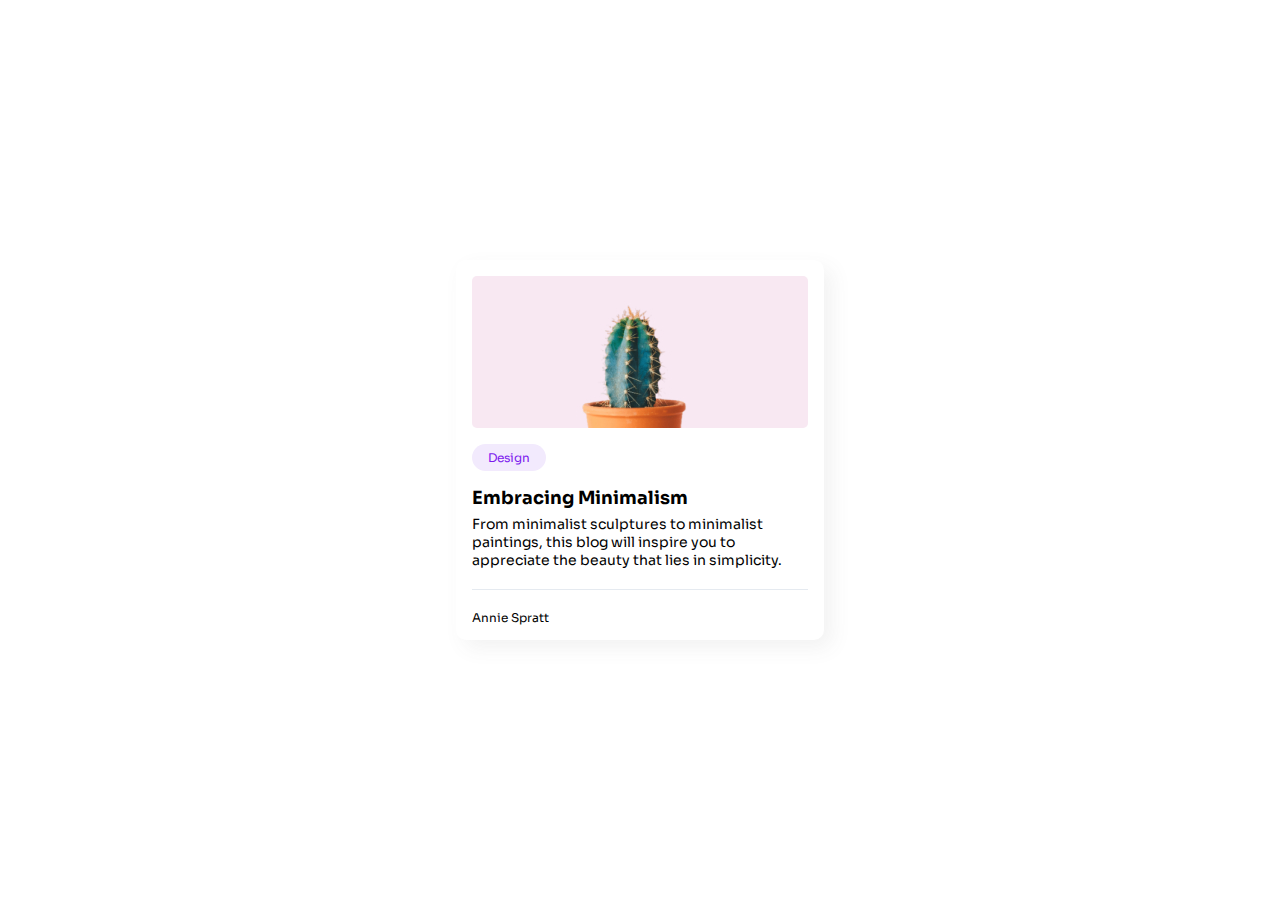
==== Minimal Blog Card/index.html @ 7263b830 "create second project Minimal Blog Card" ====
<!DOCTYPE html>
<html lang="en">
  <head>
    <meta charset="UTF-8" />
    <meta name="viewport" content="width=device-width, initial-scale=1.0" />
    <meta
      name="description"
      content="Minimal Blog Card design developed as a challenge by devchallenges.io"
    />
    <title>Minimal Blog Card</title>
    <!-- External style sheet link -->
    <link rel="stylesheet" href="styles.css" />
    <!-- Google Fonts (Inter Font Family) -->
    <link rel="preconnect" href="https://fonts.googleapis.com" />
    <link rel="preconnect" href="https://fonts.gstatic.com" crossorigin />
    <link
      href="https://fonts.googleapis.com/css2?family=Sora:wght@100..800&display=swap"
      rel="stylesheet"
    />
  </head>
  <body>
    <div class="card">
      <div class="card-img">
        <img src="assets/Cactus.jpg" alt="Cactus plant picture" />
      </div>
      <div class="card-content">
        <p class="category">Design</p>
        <h2 class="title">Embracing Minimalism</h2>
        <p class="description">
          From minimalist sculptures to minimalist paintings, this blog will
          inspire you to appreciate the beauty that lies in simplicity.
        </p>
        <hr>
        <p class="author">Annie Spratt</p>
      </div>
    </div>
  </body>
</html>
---- Minimal Blog Card/styles.css ----
* {
    margin: 0;
    padding: 0;
    box-sizing: border-box;
    font-family: "Sora", sans-serif;
}

body {
  width: 100vw;
  height: 100vh;
  display: flex;
  align-items: center;
  justify-content: center;
  background-color: #FFFFFF;
}

.card {
  width: 368px;
  height: 380px;
  padding: 16px 16px 20px 16px;
  box-shadow: 8px 8px 20px 0px rgba(85, 85, 85, 0.08);
  border-radius: 10px;
}

.card-img {
  width: 100%;
  height: 152px;
}

.card-img>img {
  border-radius: 5px;
}

.category {
  font-size: 0.75rem;
  width: fit-content;
  padding: 6px 16px;
  border-radius: 30px;
  margin: 16px 0px;
  color: #7C19EE;
  background-color: #F2EAFD;
}

.title {
  font-size: 1.125rem;
  margin-bottom: 6px;
}

.description {
  font-size: 0.875rem;
  margin-bottom: 20px;
}

hr {
  background: #E5EAF0;
  height: 1px;
  border: none;
}

.author {
  font-size: 0.75rem;
  margin-top: 20px;
}
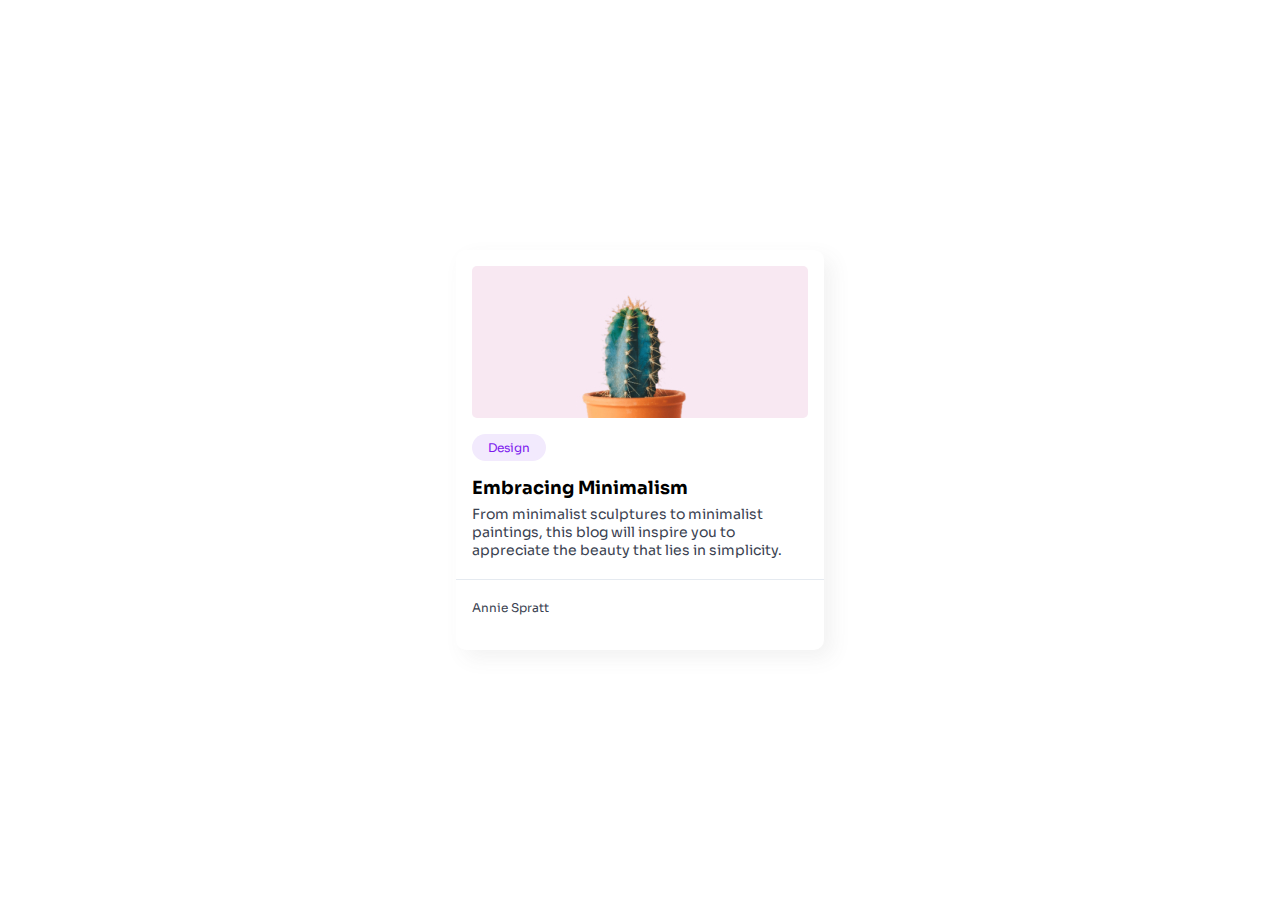
==== commit a2c50307: "make changes as per design given" ====
--- a/Minimal Blog Card/index.html
+++ b/Minimal Blog Card/index.html
@@ -30,9 +30,9 @@
           From minimalist sculptures to minimalist paintings, this blog will
           inspire you to appreciate the beauty that lies in simplicity.
         </p>
-        <hr>
-        <p class="author">Annie Spratt</p>
       </div>
+      <hr />
+      <p class="author">Annie Spratt</p>
     </div>
   </body>
 </html>
--- a/Minimal Blog Card/styles.css
+++ b/Minimal Blog Card/styles.css
@@ -16,8 +16,8 @@
 
 .card {
   width: 368px;
-  height: 380px;
-  padding: 16px 16px 20px 16px;
+  height: 400px;
+  padding: 16px 0 20px 0;
   box-shadow: 8px 8px 20px 0px rgba(85, 85, 85, 0.08);
   border-radius: 10px;
 }
@@ -29,6 +29,10 @@
 
 .card-img>img {
   border-radius: 5px;
+}
+
+.card>div{
+  padding: 0 16px;
 }
 
 .category {
@@ -49,6 +53,7 @@
 .description {
   font-size: 0.875rem;
   margin-bottom: 20px;
+  color: #394150;
 }
 
 hr {
@@ -60,4 +65,6 @@
 .author {
   font-size: 0.75rem;
   margin-top: 20px;
+  padding-left: 16px;
+  color: #394150;
 }